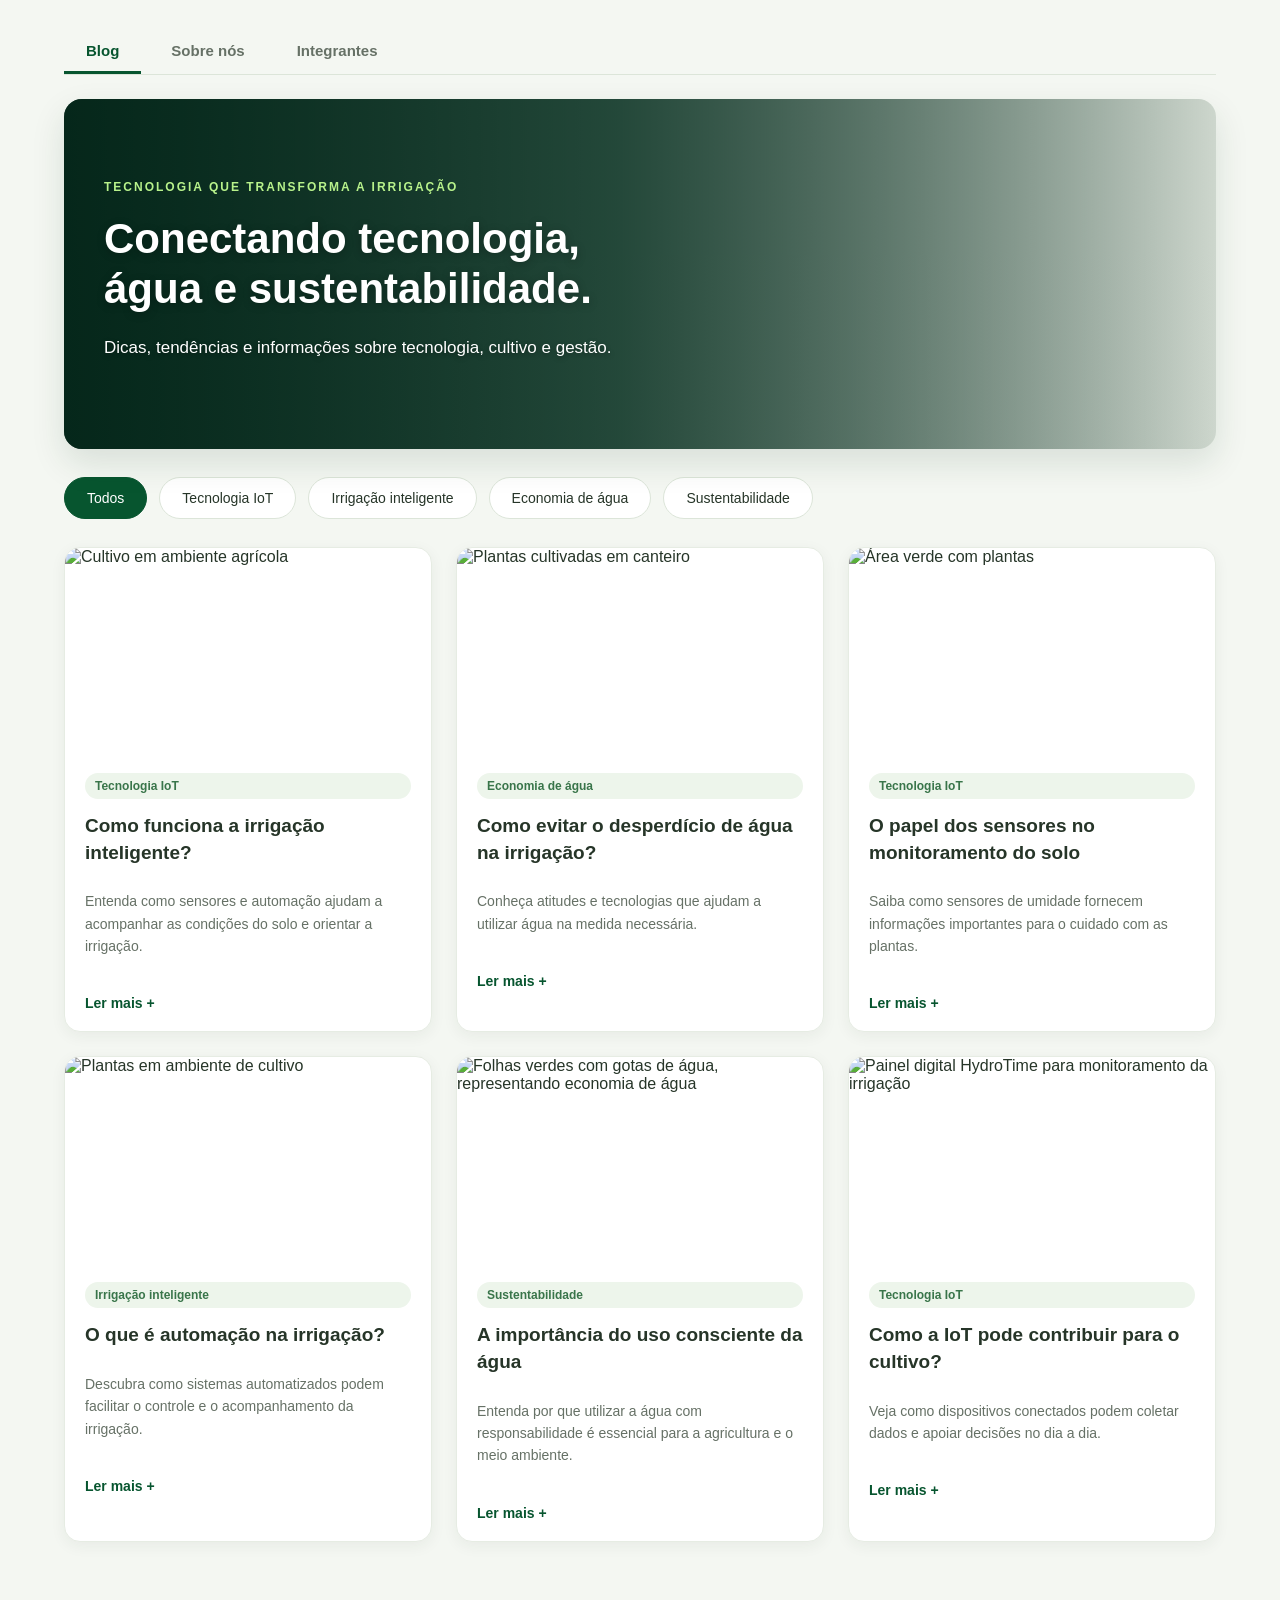
==== blog.html @ 0914e2a4 "Atualiza blog e separa JavaScript" ====
<!DOCTYPE html>
<html lang="pt-br">
<head>
    <meta charset="UTF-8">
    <meta name="viewport" content="width=device-width, initial-scale=1.0">
    <title>Blog | HydroTime</title>
    <link rel="stylesheet" href="blog.css">
</head>
<body>
    <main>
        <nav class="abas" role="tablist" aria-label="Seções do site">
            <button class="aba ativa" role="tab" data-alvo="painel-blog" aria-selected="true">Blog</button>
            <button class="aba" role="tab" data-alvo="painel-sobre" aria-selected="false">Sobre nós</button>
            <button class="aba" role="tab" data-alvo="painel-integrantes" aria-selected="false">Integrantes</button>
        </nav>

        <!-- ABA 1: BLOG (conteúdo original) -->
        <div class="painel ativo" id="painel-blog" role="tabpanel">
        <section class="blog-hero">
    <div class="blog-hero-conteudo">
        <p class="blog-destaque">TECNOLOGIA QUE TRANSFORMA A IRRIGAÇÃO</p>

        <h1>Conectando tecnologia, água e sustentabilidade.</h1>

        <p class="blog-descricao">
            Dicas, tendências e informações sobre tecnologia,
            cultivo e gestão.
        </p>
    </div>
        </section>
      
          <section class="blog-categorias" aria-label="Filtrar artigos">
              <button class="categoria ativa" data-filtro="todos" aria-pressed="true">Todos</button>
              <button class="categoria" data-filtro="iot" aria-pressed="false">Tecnologia IoT</button>
              <button class="categoria" data-filtro="irrigacao" aria-pressed="false">Irrigação inteligente</button>
              <button class="categoria" data-filtro="agua" aria-pressed="false">Economia de água</button>
              <button class="categoria" data-filtro="sustentabilidade" aria-pressed="false">Sustentabilidade</button>
           </section>

           <section class="blog-artigos" aria-label="Artigos do blog">
             <article class="artigo-card" data-categoria="iot">
               <img src="assets_site_iot_separados/imagens/imagens_blog/01-sensor-umidade-solo.png" alt="Cultivo em ambiente agrícola">
               <div class="artigo-conteudo">
                 <span class="artigo-categoria">Tecnologia IoT</span>
                 <h2>Como funciona a irrigação inteligente?</h2>
                 <p>Entenda como sensores e automação ajudam a acompanhar as condições do solo e orientar a irrigação.</p>
                 <details><summary>Ler mais</summary><p>Com sensores conectados, é possível coletar informações como a umidade do solo e usar esses dados para decidir quando irrigar. Assim, a água pode ser aplicada de maneira mais consciente, de acordo com a necessidade do cultivo.</p></details>
               </div>
             </article>
             <article class="artigo-card" data-categoria="agua">
                 <img src="assets_site_iot_separados/imagens/imagens_blog/02-irrigacao-gotejamento.png" alt="Plantas cultivadas em canteiro">
                 <div class="artigo-conteudo">
                     <span class="artigo-categoria">Economia de água</span>
                     <h2>Como evitar o desperdício de água na irrigação?</h2>
                     <p>Conheça atitudes e tecnologias que ajudam a utilizar água na medida necessária.</p>
                     <details><summary>Ler mais</summary><p>Planejar os horários de irrigação, observar a umidade do solo e verificar o funcionamento dos equipamentos são cuidados que podem reduzir perdas. O monitoramento ajuda a evitar regas desnecessárias.</p></details>
                 </div>
             </article>
             <article class="artigo-card" data-categoria="iot">
                 <img src="assets_site_iot_separados/imagens/imagens_blog/03-componentes-iot.png" alt="Área verde com plantas">
                 <div class="artigo-conteudo">
                     <span class="artigo-categoria">Tecnologia IoT</span>
                     <h2>O papel dos sensores no monitoramento do solo</h2>
                     <p>Saiba como sensores de umidade fornecem informações importantes para o cuidado com as plantas.</p>
                     <details><summary>Ler mais</summary><p>O sensor de umidade mede as condições do solo e transmite uma informação que pode ser acompanhada pelo sistema. Esses dados ajudam o responsável pelo cultivo a tomar decisões mais adequadas sobre a irrigação.</p></details>
                 </div>
             </article>
             <article class="artigo-card" data-categoria="irrigacao">
                 <img src="assets_site_iot_separados/imagens/imagens_blog/04-irrigacao-automatica.png" alt="Plantas em ambiente de cultivo">
                 <div class="artigo-conteudo">
                     <span class="artigo-categoria">Irrigação inteligente</span>
                     <h2>O que é automação na irrigação?</h2>
                     <p>Descubra como sistemas automatizados podem facilitar o controle e o acompanhamento da irrigação.</p>
                     <details><summary>Ler mais</summary><p>A automação utiliza componentes eletrônicos e regras definidas para auxiliar no acionamento e no controle da irrigação. Quando combinada ao monitoramento, pode tornar o processo mais prático e organizado.</p></details>
                 </div>
             </article>
             <article class="artigo-card" data-categoria="sustentabilidade">
                 <img src="assets_site_iot_separados/imagens/imagens_blog/05-economia-de-agua.png" alt="Folhas verdes com gotas de água, representando economia de água">
                 <div class="artigo-conteudo">
                     <span class="artigo-categoria">Sustentabilidade</span>
                     <h2>A importância do uso consciente da água</h2>
                     <p>Entenda por que utilizar a água com responsabilidade é essencial para a agricultura e o meio ambiente.</p>
                     <details><summary>Ler mais</summary><p>A água é um recurso fundamental para a produção de alimentos e para a manutenção dos ecossistemas. Monitorar a necessidade de irrigação e evitar excessos são atitudes que contribuem para um uso mais responsável.</p></details>
                 </div>
             </article>
             <article class="artigo-card" data-categoria="iot">
                 <img src="assets_site_iot_separados/imagens/imagens_blog/06-painel-hydrotime.png" alt="Painel digital HydroTime para monitoramento da irrigação">
                 <div class="artigo-conteudo">
                     <span class="artigo-categoria">Tecnologia IoT</span>
                     <h2>Como a IoT pode contribuir para o cultivo?</h2>
                     <p>Veja como dispositivos conectados podem coletar dados e apoiar decisões no dia a dia.</p>
                     <details><summary>Ler mais</summary><p>A Internet das Coisas (IoT) conecta dispositivos capazes de coletar e compartilhar informações. Em um sistema de irrigação, esses dados podem ajudar a acompanhar as condições do ambiente e melhorar o planejamento dos cuidados com as plantas.</p></details>
                 </div>
             </article>
           </section>
        
        
        </div>

        <!-- ABA 2: SOBRE NÓS -->
        <div class="painel" id="painel-sobre" role="tabpanel">
            <section class="sobre-pagina">
                <div class="sobre-hero">
                    <div class="sobre-hero-texto">
                        <span class="sobre-eyebrow">CONHEÇA A NOSSA IDEIA</span>
                        <h1>Sobre a <span>HydroTime</span></h1>
                        <p>Conectamos tecnologia, água e cultivo para tornar o monitoramento da irrigação mais simples, consciente e eficiente.</p>
                    </div>
                    <img class="sobre-imagem" src="assets_site_iot_separados/imagens/sobre_nos.png" alt="Ilustração de uma equipe trabalhando em uma estufa com tecnologia de monitoramento">
                </div>

                <section class="sobre-introducao">
                    <div>
                        <span class="sobre-eyebrow">QUEM SOMOS</span>
                        <h2>Tecnologia que ajuda a cuidar melhor do cultivo.</h2>
                    </div>
                    <div class="sobre-introducao-texto">
                        <p>A HydroTime é uma empresa fictícia desenvolvida como projeto de Internet das Coisas (IoT). A proposta é explorar como sensores, dispositivos conectados e dados podem apoiar o acompanhamento das condições de um cultivo.</p>
                        <p>A ideia é monitorar informações como a umidade do solo e a temperatura para auxiliar na tomada de decisões sobre a irrigação, evitando regas desnecessárias e incentivando o uso responsável da água.</p>
                    </div>
                </section>

                <section class="sobre-proposito">
                    <span class="sobre-eyebrow">NOSSO PROPÓSITO</span>
                    <h2>Mais informação para irrigar com consciência.</h2>
                    <p>Queremos demonstrar como a tecnologia pode aproximar as pessoas de um cultivo mais eficiente, oferecendo informações que ajudam a entender quando e como irrigar.</p>
                </section>

                <section class="sobre-pilares" aria-label="Missão, visão e valores">
                    <article class="sobre-pilar"><span class="sobre-pilar-icone" aria-hidden="true">◎</span><h3>Missão</h3><p>Desenvolver uma proposta de monitoramento inteligente que ajude a tornar a irrigação mais prática e consciente.</p></article>
                    <article class="sobre-pilar"><span class="sobre-pilar-icone" aria-hidden="true">↗</span><h3>Visão</h3><p>Mostrar o potencial da Internet das Coisas na criação de soluções para o cultivo e o uso responsável da água.</p></article>
                    <article class="sobre-pilar"><span class="sobre-pilar-icone" aria-hidden="true">✳</span><h3>Valores</h3><p>Inovação, sustentabilidade, responsabilidade, colaboração e busca por eficiência.</p></article>
                </section>

                <section class="sobre-como-funciona">
                    <div class="sobre-secao-cabecalho">
                        <span class="sobre-eyebrow">COMO A IDEIA FUNCIONA</span>
                        <h2>Da coleta de dados à decisão.</h2>
                        <p>O conceito da HydroTime pode ser entendido em três etapas:</p>
                    </div>
                    <div class="sobre-etapas">
                        <article class="sobre-etapa">
                            <img src="assets_site_iot_separados/imagens/imagens_blog/01-sensor-umidade-solo.png" alt="Sensor de umidade do solo próximo a uma planta">
                            <span class="sobre-etapa-numero">01</span><h3>Monitorar</h3>
                            <p>Sensores acompanham informações do ambiente, como a umidade do solo.</p>
                        </article>
                        <article class="sobre-etapa">
                            <img src="assets_site_iot_separados/imagens/imagens_blog/03-componentes-iot.png" alt="Componentes eletrônicos utilizados em projetos de IoT">
                            <span class="sobre-etapa-numero">02</span><h3>Coletar informações</h3>
                            <p>Os dados coletados são utilizados para entender melhor as condições do cultivo.</p>
                        </article>
                        <article class="sobre-etapa">
                            <img src="assets_site_iot_separados/imagens/imagens_blog/02-irrigacao-gotejamento.png" alt="Sistema de irrigação por gotejamento em plantas">
                            <span class="sobre-etapa-numero">03</span><h3>Apoiar a irrigação</h3>
                            <p>As informações ajudam a orientar decisões e evitar o uso desnecessário de água.</p>
                        </article>
                    </div>
                </section>

                <section class="sobre-final">
                    <div>
                        <span class="sobre-eyebrow">HYDROTIME</span>
                        <h2>Uma ideia que une tecnologia e sustentabilidade.</h2>
                        <p>Conheça as pessoas que estão desenvolvendo este projeto.</p>
                    </div>
                    <button class="sobre-botao-equipe" type="button" data-ir-para="painel-integrantes">Conheça a equipe <span aria-hidden="true">→</span></button>
                </section>
                <p class="sobre-aviso">A HydroTime é uma empresa fictícia desenvolvida para fins educacionais. As imagens são ilustrativas e representam o conceito do projeto.</p>
            </section>
        </div>

        <!-- ABA 3: INTEGRANTES -->
        <div class="painel" id="painel-integrantes" role="tabpanel">
            <section class="equipe-pagina">
                <header class="equipe-hero">
                    <div class="equipe-hero-conteudo">
                        <span class="equipe-selo"><span aria-hidden="true">✦</span> NOSSA EQUIPE</span>
                        <h1>Integrantes do projeto</h1>
                        <p>Conheça as pessoas que participam do desenvolvimento da HydroTime e as atividades atribuídas a cada uma no projeto.</p>
                        <div class="equipe-pilares" aria-label="Pilares do projeto">
                            <span><b aria-hidden="true">⌘</b> Tecnologia</span>
                            <span><b aria-hidden="true">✿</b> Inovação</span>
                            <span><b aria-hidden="true">♧</b> Sustentabilidade</span>
                        </div>
                    </div>
                    <div class="equipe-hero-grafismo" aria-hidden="true">
                        <span class="grafismo-circulo circulo-um"></span>
                        <span class="grafismo-circulo circulo-dois"></span>
                        <span class="grafismo-folha">❧</span>
                        <span class="grafismo-sinal">⌁</span>
                    </div>
                </header>

                <section class="integrantes-grid" aria-label="Integrantes da equipe HydroTime">
                    <article class="integrante-card">
                        <div class="avatar"> <span>F</span>
                            <img src="assets_site_iot_separados/avatares/flavio.png" alt="Avatar de Flavio" onerror="this.remove()">
                        </div>
                        <div class="integrante-info">
                            <h3>Flavio</h3>
                            <p class="integrante-funcao">Desenvolvimento do projeto IOT</p>
                        </div>
                        <span class="integrante-icone" aria-hidden="true">⌘</span>
                    </article>

                    <article class="integrante-card">
                        <div class="avatar"><span>F</span>
                            <img src="assets_site_iot_separados/avatares/felipe.png" alt="Avatar de Felipe" onerror="this.remove()">
                        </div>
                        <div class="integrante-info">
                            <h3>Felipe</h3>
                            <p class="integrante-funcao">Desenvolvimento do site</p>
                        </div>
                        <span class="integrante-icone" aria-hidden="true">▣</span>
                    </article>

                    <article class="integrante-card">
                        <div class="avatar"><span>G</span>
                            <img src="assets_site_iot_separados/avatares/Guilherme Dias.jfif" alt="Avatar de Guilherme Dias" onerror="this.remove()">
                        </div>
                        <div class="integrante-info">
                            <h3>Guilherme Dias</h3>
                            <p class="integrante-funcao">Desenvolvimento do site</p>
                        </div>
                        <span class="integrante-icone" aria-hidden="true">◎</span>
                    </article>

                    <article class="integrante-card">
                        <div class="avatar"><span>G</span>
                            <img src="assets_site_iot_separados/avatares/Guilherme.png" alt="Avatar de Guilherme Santana" onerror="this.remove()">
                        </div>
                        <div class="integrante-info">
                            <h3>Guilherme Santana</h3>
                            <p class="integrante-funcao">Desenvolvimento do site, vídeo e banner</p>
                        </div>
                        <span class="integrante-icone" aria-hidden="true">▣</span>
                    </article>

                    <article class="integrante-card">
                        <div class="avatar"><span>J</span>
                            <img src="assets_site_iot_separados/avatares/Jeniffer.png" alt="Avatar de Jeniffer Nery" onerror="this.remove()">
                        </div>
                        <div class="integrante-info">
                            <h3>Jeniffer Nery</h3>
                            <p class="integrante-funcao">Site e ata da empresa</p>
                        </div>
                        <span class="integrante-icone" aria-hidden="true">▤</span>
                    </article>

                    <article class="integrante-card">
                        <div class="avatar"><span>J</span>
                            <img src="assets_site_iot_separados/avatares/Jennifer.jfif" alt="Avatar de Jeniffer Brandão" onerror="this.remove()">
                        </div>
                        <div class="integrante-info">
                            <h3>Jeniffer Brandão</h3>
                            <p class="integrante-funcao">Site, vídeo e ata da empresa</p>
                        </div>
                        <span class="integrante-icone" aria-hidden="true">▷</span>
                    </article>

                    <article class="integrante-card">
                        <div class="avatar"><span>K</span>
                            <img src="assets_site_iot_separados/avatares/Kauã.png" alt="Avatar de Kauã Santos" onerror="this.remove()">
                        </div>
                        <div class="integrante-info">
                            <h3>Kauã Santos</h3>
                            <p class="integrante-funcao">Projeto IoT e ata da empresa</p>
                        </div>
                        <span class="integrante-icone" aria-hidden="true">▦</span>
                    </article>

                    <article class="integrante-card">
                        <div class="avatar"><span>M</span>
                            <img src="assets_site_iot_separados/avatares/mauricio.png" alt="Avatar de Mauricio" onerror="this.remove()">
                        </div>
                        <div class="integrante-info">
                            <h3>Mauricio</h3>
                            <p class="integrante-funcao">Desenvolvimento do projeto IoT</p>
                        </div>
                        <span class="integrante-icone" aria-hidden="true">⌁</span>
                    </article>

                    <article class="integrante-card">
                        <div class="avatar"><span>R</span>
                            <img src="assets_site_iot_separados/avatares/Rafael Zemella.png" alt="Avatar de Rafael Zemella" onerror="this.remove()">
                        </div>
                        <div class="integrante-info">
                            <h3>Rafael Zemella</h3>
                            <p class="integrante-funcao">Projeto IoT, vídeo e banner</p>
                        </div>
                        <span class="integrante-icone" aria-hidden="true">▣</span>
                    </article>

                    <article class="integrante-card">
                        <div class="avatar"><span>R</span>
                            <img src="assets_site_iot_separados/avatares/Rafael.png" alt="Avatar de Rafael Rosseti" onerror="this.remove()">
                        </div>
                        <div class="integrante-info">
                            <h3>Rafael Rosseti</h3>
                            <p class="integrante-funcao">Projeto IoT</p>
                        </div>
                        <span class="integrante-icone" aria-hidden="true">⌘</span>
                    </article>

                    <article class="integrante-card">
                        <div class="avatar"><span>V</span>
                            <img src="assets_site_iot_separados/avatares/Vitória Silva.png" alt="Avatar de Vitória Silva" onerror="this.remove()">
                        </div>
                        <div class="integrante-info">
                            <h3>Vitória Silva</h3>
                            <p class="integrante-funcao">Projeto IoT, vídeo e banner</p>
                        </div>
                        <span class="integrante-icone" aria-hidden="true">▷</span>
                    </article>
                </section>

                <footer class="equipe-final">
                    <span class="equipe-final-icone" aria-hidden="true">❧</span>
                    <div>
                        <h2>Juntos, transformamos ideias em soluções!</h2>
                        <p>Uma equipe unida por tecnologia, inovação e sustentabilidade.</p>
                    </div>
                </footer>
            </section>
        </div>
    </main>

    <script src="JS/blog.js" defer></script>
</body>
</html>
---- blog.css ----
body {
    font-family: Arial, Helvetica, sans-serif;
    background-color: #f4f7f2;
    color: #263528;
    margin: 0;
}

/* CONFIGURAÇÕES GERAIS */

* {
    box-sizing: border-box;
}

body {
    font-family: Arial, Helvetica, sans-serif;
    background-color: #f4f7f2;
    color: #263528;
    margin: 0;
}

main {
    max-width: 1200px;
    margin: 0 auto;
    padding: 30px 24px;
}

.blog-hero {
    min-height: 320px;
    padding: 50px 40px;
    display: flex;
    align-items: center;
    background-image: linear-gradient(90deg, rgba(5, 35, 25, .84) 0%, rgba(5, 35, 25, .58) 48%, rgba(5, 35, 25, .08) 100%), url("assets_site_iot_separados/imagens/banner-hydrotime.png");
    background-size: cover;
    background-position: center;
    border-radius: 18px;
    background-color: #eaf2e8;
}

.blog-hero-conteudo {
    max-width: 550px;
}

.blog-destaque {
    color: #c5e8ce;
    font-size: 12px;
    font-weight: bold;
    letter-spacing: 2px;
}

.blog-hero h1 {
    color: #ffffff;
    font-size: 42px;
    line-height: 1.15;
    margin: 20px 0;
}

.blog-descricao {
    color: #edf5ef;
    line-height: 1.6;
}

.blog-categorias {
    display: flex;
    flex-wrap: wrap;
    gap: 12px;
    margin: 28px 0;

}

.categoria {
    padding: 12px 22px;
    border: 1px solid #dce5d9;
    border-radius: 30px;
    background-color: #ffffff;
    color: #263528;
    font-size: 14px;
    cursor: pointer;
}

.categoria.ativa {
    background-color: #07552f;
    color: #ffffff;
    border-color: #07552f;
}

.blog-artigos {
    display: grid;
    grid-template-columns: repeat(3, minmax(0, 1fr));
    gap: 24px;
    margin-bottom: 40px;
}

.artigo-card {
    background-color: #ffffff;
    border: 1px solid #e6ece3;
    border-radius: 16px;
    overflow: hidden;
    box-shadow: 0 4px 15px rgba(38, 53, 40, 0.06);
}

.artigo-card img {
    width: 100%;
    height: 180px;
    object-fit: cover;
    display: block;
}

.artigo-conteudo {
    padding: 20px;
}

.artigo-categoria {
    display: inline-block;
    color: #39754a;
    background-color: #edf5eb;
    border-radius: 20px;
    padding: 6px 10px;
    font-size: 12px;
    font-weight: bold;
}

.artigo-card h2 {
    font-size: 19px;
    line-height: 1.4;
    margin: 14px 0 10px;
}

.artigo-card p {
    color: #667166;
    font-size: 14px;
    line-height: 1.6;
}

.artigo-card a {
    display: inline-block;
    margin-top: 10px;
    color: #07552f;
    font-weight: bold;
    text-decoration: none;
}

@media (max-width: 768px) {
    .blog-artigos {
        grid-template-columns: repeat(2, minmax(0, 1fr));
    }
}

@media (max-width: 520px) {
    .blog-artigos {
        grid-template-columns: 1fr;
    }

    .blog-hero h1 {
        font-size: 32px;
    }
}

/* ===== ABAS (Blog | Sobre nós | Integrantes) ===== */

.abas {
    display: flex;
    flex-wrap: wrap;
    gap: 8px;
    margin-bottom: 24px;
    border-bottom: 1px solid #dce5d9;
}

.aba {
    padding: 12px 22px;
    border: none;
    border-bottom: 3px solid transparent;
    background: none;
    color: #667166;
    font-size: 15px;
    font-weight: bold;
    cursor: pointer;
}

.aba:hover {
    color: #07552f;
}

.aba.ativa {
    color: #07552f;
    border-bottom-color: #07552f;
}

.aba:focus-visible,
.categoria:focus-visible {
    outline: 3px solid #52765a;
    outline-offset: 2px;
}

.painel {
    display: none;
}

.painel.ativo {
    display: block;
}


/* ===== SOBRE NÓS ===== */

.sobre {
    display: grid;
    grid-template-columns: 1fr 1fr;
    gap: 40px;
    align-items: center;
    margin-bottom: 40px;
}

.sobre-imagem {
    width: 100%;
    height: 380px;
    object-fit: cover;
    border-radius: 18px;
    background-color: #eaf2e8;
    display: block;
}

.sobre-texto h1 {
    font-size: 36px;
    line-height: 1.15;
    margin: 0 0 18px;
}

.sobre-texto p {
    color: #667166;
    line-height: 1.7;
    margin: 0 0 14px;
}

.sobre-aviso {
    font-size: 13px;
    color: #667166;
    margin-top: 10px;
}


/* ===== INTEGRANTES ===== */

.integrantes-titulo {
    font-size: 36px;
    margin: 0 0 10px;
}

.integrantes-intro {
    color: #667166;
    line-height: 1.6;
    max-width: 640px;
    margin: 0 0 28px;
}

.integrantes-grid {
    display: grid;
    grid-template-columns: repeat(3, minmax(0, 1fr));
    gap: 24px;
    margin-bottom: 40px;
}

.integrante-card {
    background-color: #ffffff;
    border: 1px solid #e6ece3;
    border-radius: 16px;
    box-shadow: 0 4px 15px rgba(38, 53, 40, 0.06);
    padding: 28px 20px;
    text-align: center;
}

/* Avatar: mostra a imagem; se ela não existir, aparecem as iniciais */
.avatar {
    position: relative;
    width: 96px;
    height: 96px;
    margin: 0 auto 16px;
    border-radius: 50%;
    overflow: hidden;
    background-color: #d5e3d0;
    color: #07552f;
    font-size: 28px;
    font-weight: bold;
    display: flex;
    align-items: center;
    justify-content: center;
}

.avatar img {
    position: absolute;
    inset: 0;
    width: 100%;
    height: 100%;
    object-fit: cover;
}

.integrante-card h3 {
    font-size: 18px;
    margin: 0 0 6px;
}

.integrante-card p {
    color: #667166;
    font-size: 14px;
    line-height: 1.5;
    margin: 0;
}


/* ===== RESPONSIVO (abas) ===== */

@media (max-width: 768px) {
    .sobre {
        grid-template-columns: 1fr;
    }

    .integrantes-grid {
        grid-template-columns: repeat(2, minmax(0, 1fr));
    }
}

@media (max-width: 520px) {
    .integrantes-grid {
        grid-template-columns: 1fr;
    }

    .sobre-imagem {
        height: 260px;
    }

    .sobre-texto h1,
    .integrantes-titulo {
        font-size: 28px;
    }
}


/* ===== MELHORIAS DO BLOG HYDROTIME ===== */
.blog-hero {
    background-position: center;
    position: relative;
    overflow: hidden;
}
.blog-hero-conteudo { position: relative; z-index: 1; }
.blog-destaque { color: #07552f; }
.blog-hero h1 { max-width: 560px; color: #203b2a; }
.blog-descricao { max-width: 520px; }
.artigo-card {
    display: flex;
    flex-direction: column;
    transition: transform 0.2s ease, box-shadow 0.2s ease;
}
.artigo-card:hover {
    transform: translateY(-4px);
    box-shadow: 0 10px 24px rgba(38, 53, 40, 0.11);
}
.artigo-conteudo { display: flex; flex-direction: column; flex: 1; }
.artigo-conteudo details { margin-top: auto; padding-top: 12px; }
.artigo-conteudo summary {
    color: #07552f;
    font-weight: bold;
    cursor: pointer;
    list-style: none;
    display: inline-block;
}
.artigo-conteudo summary::-webkit-details-marker { display: none; }
.artigo-conteudo summary::after { content: "  +"; }
.artigo-conteudo details[open] summary::after { content: "  −"; }
.artigo-conteudo details p { margin-top: 12px; }
.artigo-card[hidden] { display: none; }
.categoria { transition: background-color 0.2s ease, border-color 0.2s ease; }
.categoria:hover { border-color: #07552f; }
@media (max-width: 520px) {
    .blog-hero { min-height: 280px; padding: 32px 24px; }
    .blog-hero h1 { font-size: 30px; }
}


/* Ajustes visuais do blog HydroTime */
.blog-hero {
    position: relative;
    min-height: 350px;
    background-position: center 48%;
    box-shadow: 0 14px 34px rgba(14, 54, 35, .12);
}
.artigo-card {
    transition: transform .2s ease, box-shadow .2s ease;
}
.artigo-card:hover {
    transform: translateY(-5px);
    box-shadow: 0 12px 28px rgba(14, 54, 35, .13);
}
.artigo-card img {
    height: 205px;
}
.artigo-card details {
    margin-top: 12px;
    color: #07552f;
    font-size: 14px;
}
.artigo-card summary {
    cursor: pointer;
    font-weight: 700;
    list-style-position: inside;
}
.artigo-card details p {
    margin-top: 10px;
}
.artigo-card[hidden] { display: none; }
@media (max-width: 520px) {
    .blog-hero { min-height: 300px; padding: 32px 24px; }
    .blog-hero h1 { font-size: 31px; }
}



/* MELHORIA DE CONTRASTE DO BANNER HYDROTIME */

.blog-hero {
    position: relative;
    overflow: hidden;
    isolation: isolate;
}

/* Camada escura para destacar os textos */
.blog-hero::before {
    content: "";
    position: absolute;
    inset: 0;
    background: linear-gradient(
        90deg,
        rgba(0, 35, 22, 0.88) 0%,
        rgba(0, 45, 28, 0.65) 48%,
        rgba(0, 0, 0, 0.05) 100%
    );
    z-index: -1;
}

/* Conteúdo do banner */
.blog-hero-conteudo {
    position: relative;
    z-index: 1;
}

/* Pequeno título */
.blog-destaque {
    color: #B8F28B;
    font-weight: bold;
    letter-spacing: 2px;
}

/* Título principal */
.blog-hero h1 {
    color: #FFFFFF;
    font-size: 42px;
    font-weight: 800;
    line-height: 1.2;
    text-shadow: 0 2px 8px rgba(0, 0, 0, 0.25);
}

/* Descrição */
.blog-descricao {
    color: #FFFFFF;
    font-size: 17px;
    line-height: 1.7;
    text-shadow: 0 2px 5px rgba(0, 0, 0, 0.35);
}


/* SOBRE NÓS — identidade visual HydroTime */
.sobre-pagina { display:flex; flex-direction:column; gap:54px; padding-bottom:28px; }
.sobre-hero { display:grid; grid-template-columns:.9fr 1.1fr; align-items:center; gap:34px; padding:34px; border:1px solid #e2ebe0; border-radius:22px; background:linear-gradient(135deg,#edf5eb 0%,#f8faf6 58%,#e6f0e4 100%); overflow:hidden; }
.sobre-hero-texto { max-width:480px; }
.sobre-eyebrow { display:inline-block; margin-bottom:13px; color:#39754a; font-size:11px; font-weight:800; letter-spacing:2px; line-height:1.5; }
.sobre-hero-texto h1 { margin:0 0 16px; color:#203b2a; font-size:clamp(34px,4vw,48px); line-height:1.08; }
.sobre-hero-texto h1 span { color:#267448; }
.sobre-hero-texto p,.sobre-introducao-texto p { margin:0; color:#5d6d60; font-size:16px; line-height:1.8; }
.sobre-imagem { width:100%; height:330px; margin:0; border-radius:16px; object-fit:cover; box-shadow:0 12px 28px rgba(24,65,39,.12); }
.sobre-introducao { display:grid; grid-template-columns:.85fr 1.15fr; gap:48px; align-items:start; padding:0 12px; }
.sobre-introducao h2,.sobre-secao-cabecalho h2 { max-width:470px; margin:0; color:#203b2a; font-size:clamp(26px,3vw,34px); line-height:1.2; }
.sobre-introducao-texto { display:grid; gap:16px; }
.sobre-proposito { padding:38px; border-radius:20px; background:radial-gradient(circle at 90% 10%,rgba(145,205,122,.2),transparent 32%),#0b4930; color:#fff; }
.sobre-proposito .sobre-eyebrow,.sobre-final .sobre-eyebrow { color:#b8e69a; }
.sobre-proposito h2 { margin:0 0 14px; color:#fff; font-size:clamp(27px,3vw,38px); line-height:1.2; }
.sobre-proposito p { max-width:700px; margin:0; color:#e1eee5; font-size:16px; line-height:1.8; }
.sobre-pilares { display:grid; grid-template-columns:repeat(3,minmax(0,1fr)); gap:18px; }
.sobre-pilar { padding:26px 24px; border:1px solid #e2ebe0; border-radius:17px; background:#fff; box-shadow:0 5px 18px rgba(38,53,40,.045); }
.sobre-pilar-icone { display:inline-flex; width:44px; height:44px; align-items:center; justify-content:center; margin-bottom:18px; border-radius:13px; background:#eaf4e8; color:#17623b; font-size:27px; font-weight:700; }
.sobre-pilar h3,.sobre-etapa h3 { margin:0 0 9px; color:#203b2a; font-size:19px; }
.sobre-pilar p,.sobre-etapa p { margin:0; color:#667166; font-size:14px; line-height:1.7; }
.sobre-secao-cabecalho { margin-bottom:24px; text-align:center; }
.sobre-secao-cabecalho h2 { max-width:none; }
.sobre-secao-cabecalho>p { margin:12px 0 0; color:#667166; line-height:1.6; }
.sobre-etapas { display:grid; grid-template-columns:repeat(3,minmax(0,1fr)); gap:20px; }
.sobre-etapa { overflow:hidden; border:1px solid #e6ece3; border-radius:17px; background:#fff; box-shadow:0 5px 18px rgba(38,53,40,.05); }
.sobre-etapa img { display:block; width:100%; height:175px; object-fit:cover; }
.sobre-etapa-numero { display:inline-block; margin:18px 20px 8px; color:#39754a; font-size:12px; font-weight:800; letter-spacing:1.5px; }
.sobre-etapa h3,.sobre-etapa p { margin-right:20px; margin-left:20px; }
.sobre-etapa p { margin-bottom:22px; }
.sobre-final { display:flex; align-items:center; justify-content:space-between; gap:24px; padding:30px 34px; border-radius:20px; background:linear-gradient(120deg,#123f2b,#17623b); color:#fff; }
.sobre-final h2 { max-width:620px; margin:0 0 9px; color:#fff; font-size:clamp(24px,3vw,32px); line-height:1.2; }
.sobre-final p { margin:0; color:#e0eee4; line-height:1.6; }
.sobre-botao-equipe { flex:0 0 auto; padding:13px 19px; border:0; border-radius:30px; background:#fff; color:#07552f; font-size:14px; font-weight:700; cursor:pointer; transition:transform .2s ease,background .2s ease; }
.sobre-botao-equipe:hover { transform:translateY(-2px); background:#eaf4e8; }
.sobre-pagina .sobre-aviso { margin:-30px 0 0; color:#7b877c; font-size:12px; line-height:1.5; }
@media(max-width:800px) {
 .sobre-hero,.sobre-introducao { grid-template-columns:1fr; }
 .sobre-hero { padding:24px; }
 .sobre-imagem { height:280px; }
 .sobre-introducao { gap:18px; }
 .sobre-pilares,.sobre-etapas { grid-template-columns:1fr 1fr; }
 .sobre-final { align-items:flex-start; flex-direction:column; }
}
@media(max-width:520px) {
 .sobre-pagina { gap:36px; }
 .sobre-hero { padding:20px; }
 .sobre-imagem { height:220px; }
 .sobre-pilares,.sobre-etapas { grid-template-columns:1fr; }
 .sobre-proposito,.sobre-final { padding:25px 22px; }
}



/* ===== NOVO VISUAL DA EQUIPE HYDROTIME ===== */
#painel-integrantes .equipe-pagina {
    display: flex;
    flex-direction: column;
    gap: 26px;
    padding-bottom: 12px;
}

#painel-integrantes .equipe-hero {
    position: relative;
    isolation: isolate;
    display: flex;
    align-items: center;
    min-height: 295px;
    overflow: hidden;
    padding: 34px 42px;
    border-radius: 22px;
    color: #fff;
    background:
        linear-gradient(105deg, rgba(4, 52, 34, .98) 0%, rgba(8, 75, 47, .96) 54%, rgba(15, 91, 54, .76) 100%),
        url("assets_site_iot_separados/imagens/banner-hydrotime.png") center/cover;
    box-shadow: 0 14px 34px rgba(14, 54, 35, .12);
}

#painel-integrantes .equipe-hero-conteudo {
    position: relative;
    z-index: 2;
    max-width: 610px;
}

#painel-integrantes .equipe-selo {
    display: inline-flex;
    align-items: center;
    gap: 9px;
    margin-bottom: 14px;
    padding: 8px 14px;
    border: 1px solid rgba(224, 246, 222, .35);
    border-radius: 30px;
    background: rgba(220, 244, 216, .16);
    color: #e2f5d9;
    font-size: 12px;
    font-weight: 800;
    letter-spacing: 1.2px;
}

#painel-integrantes .equipe-selo span { font-size: 17px; }

#painel-integrantes .equipe-hero h1 {
    margin: 0 0 13px;
    color: #fff;
    font-size: clamp(34px, 4vw, 48px);
    line-height: 1.08;
}

#painel-integrantes .equipe-hero p {
    max-width: 550px;
    margin: 0;
    color: #e3efe6;
    font-size: 16px;
    line-height: 1.65;
}

#painel-integrantes .equipe-pilares {
    display: flex;
    flex-wrap: wrap;
    gap: 0;
    margin-top: 25px;
}

#painel-integrantes .equipe-pilares span {
    display: inline-flex;
    align-items: center;
    gap: 9px;
    padding: 3px 20px;
    border-right: 1px solid rgba(220, 242, 222, .45);
    color: #f0f7ef;
    font-size: 13px;
    font-weight: 700;
}

#painel-integrantes .equipe-pilares span:first-child { padding-left: 0; }
#painel-integrantes .equipe-pilares span:last-child { border-right: 0; }
#painel-integrantes .equipe-pilares b { color: #bce69c; font-size: 22px; }

#painel-integrantes .equipe-hero-grafismo {
    position: absolute;
    z-index: 1;
    top: 0;
    right: 0;
    width: 38%;
    height: 100%;
    overflow: hidden;
    pointer-events: none;
}

#painel-integrantes .grafismo-circulo {
    position: absolute;
    display: block;
    border: 1px solid rgba(211, 239, 196, .22);
    border-radius: 50%;
}

#painel-integrantes .circulo-um {
    width: 330px;
    height: 330px;
    top: -115px;
    right: -45px;
    box-shadow: 0 0 0 28px rgba(211, 239, 196, .035), 0 0 0 58px rgba(211, 239, 196, .025);
}

#painel-integrantes .circulo-dois {
    width: 210px;
    height: 210px;
    right: 100px;
    bottom: -135px;
    background: rgba(178, 220, 153, .08);
}

#painel-integrantes .grafismo-folha {
    position: absolute;
    right: 105px;
    bottom: 25px;
    color: rgba(216, 242, 197, .42);
    font-size: 112px;
    transform: rotate(-25deg);
}

#painel-integrantes .grafismo-sinal {
    position: absolute;
    top: 45px;
    right: 70px;
    color: rgba(216, 242, 197, .42);
    font-size: 70px;
    transform: rotate(90deg);
}

#painel-integrantes .integrantes-grid {
    display: grid;
    grid-template-columns: repeat(3, minmax(0, 1fr));
    gap: 18px;
    margin: 0 0 10px;
}

#painel-integrantes .integrante-card {
    position: relative;
    display: flex;
    align-items: center;
    gap: 14px;
    min-width: 0;
    min-height: 178px;
    padding: 20px 17px;
    overflow: hidden;
    border: 1px solid #e2ebe0;
    border-radius: 20px;
    background: linear-gradient(145deg, #fff 0%, #f8fbf6 78%, #edf6e9 100%);
    box-shadow: 0 5px 16px rgba(25, 66, 39, .07);
    text-align: left;
    transition: transform .22s ease, box-shadow .22s ease, border-color .22s ease;
}

#painel-integrantes .integrante-card::after {
    content: "";
    position: absolute;
    right: -35px;
    bottom: -65px;
    width: 150px;
    height: 100px;
    border-radius: 50%;
    background: rgba(187, 222, 174, .16);
    transform: rotate(-18deg);
    pointer-events: none;
}

#painel-integrantes .integrante-card:hover {
    transform: translateY(-5px);
    border-color: #c8dfc2;
    box-shadow: 0 13px 26px rgba(25, 66, 39, .12);
}

#painel-integrantes .avatar {
    position: relative;
    flex: 0 0 108px;
    width: 108px;
    height: 108px;
    margin: 0;
    border: 4px solid #e2f0dc;
    outline: 2px solid #8dbb83;
    border-radius: 50%;
    background: #d5e8d0;
    color: #07552f;
    font-size: 28px;
    box-shadow: 0 3px 10px rgba(14, 75, 42, .12);
}

#painel-integrantes .avatar span {
    position: relative;
    z-index: 0;
}

#painel-integrantes .avatar img {
    z-index: 1;
    border-radius: 50%;
}

#painel-integrantes .integrante-info {
    position: relative;
    z-index: 1;
    flex: 1;
    min-width: 0;
}

#painel-integrantes .integrante-card h3 {
    margin: 0 0 8px;
    color: #123f2b;
    font-size: 18px;
    line-height: 1.2;
}

#painel-integrantes .integrante-card .integrante-funcao {
    display: inline-block;
    max-width: 100%;
    margin: 0;
    padding: 7px 10px;
    border-radius: 12px;
    background: #e3f0df;
    color: #245638;
    font-size: 12px;
    font-weight: 700;
    line-height: 1.4;
}

#painel-integrantes .integrante-icone {
    position: absolute;
    z-index: 1;
    top: 12px;
    right: 12px;
    display: flex;
    align-items: center;
    justify-content: center;
    width: 34px;
    height: 34px;
    border-radius: 50%;
    background: #edf5e9;
    color: #17623b;
    font-size: 21px;
    font-weight: 700;
}

#painel-integrantes .equipe-final {
    display: flex;
    align-items: center;
    gap: 24px;
    min-height: 112px;
    padding: 23px 34px;
    overflow: hidden;
    border-radius: 22px;
    background:
        radial-gradient(ellipse at 100% 130%, rgba(113, 178, 111, .35) 0 22%, transparent 22.5%),
        linear-gradient(110deg, #e4f1df 0%, #f0f7ed 70%, #e1efdc 100%);
}

#painel-integrantes .equipe-final-icone {
    display: flex;
    align-items: center;
    justify-content: center;
    flex: 0 0 80px;
    min-height: 68px;
    border-right: 2px solid #39754a;
    color: #397c4a;
    font-size: 55px;
}

#painel-integrantes .equipe-final h2 {
    margin: 0 0 7px;
    color: #123f2b;
    font-size: clamp(21px, 2.4vw, 29px);
    line-height: 1.2;
}

#painel-integrantes .equipe-final p {
    margin: 0;
    color: #3d5d47;
    font-size: 15px;
    line-height: 1.5;
}

@media (max-width: 1050px) {
    #painel-integrantes .integrantes-grid {
        grid-template-columns: repeat(2, minmax(0, 1fr));
    }
    #painel-integrantes .integrante-card { min-height: 160px; }
}

@media (max-width: 650px) {
    #painel-integrantes .equipe-hero {
        min-height: 300px;
        padding: 28px 24px;
    }
    #painel-integrantes .equipe-hero-grafismo { width: 48%; opacity: .55; }
    #painel-integrantes .equipe-hero h1 { font-size: 32px; }
    #painel-integrantes .equipe-hero p { font-size: 14px; }
    #painel-integrantes .equipe-pilares { gap: 10px 0; }
    #painel-integrantes .equipe-pilares span { padding: 2px 10px; font-size: 11px; }
    #painel-integrantes .integrantes-grid { grid-template-columns: 1fr; gap: 14px; }
    #painel-integrantes .integrante-card { min-height: 145px; padding: 17px; }
    #painel-integrantes .avatar { flex-basis: 88px; width: 88px; height: 88px; }
    #painel-integrantes .integrante-card h3 { font-size: 17px; }
    #painel-integrantes .equipe-final { gap: 16px; padding: 20px; }
    #painel-integrantes .equipe-final-icone { flex-basis: 54px; font-size: 42px; }
}
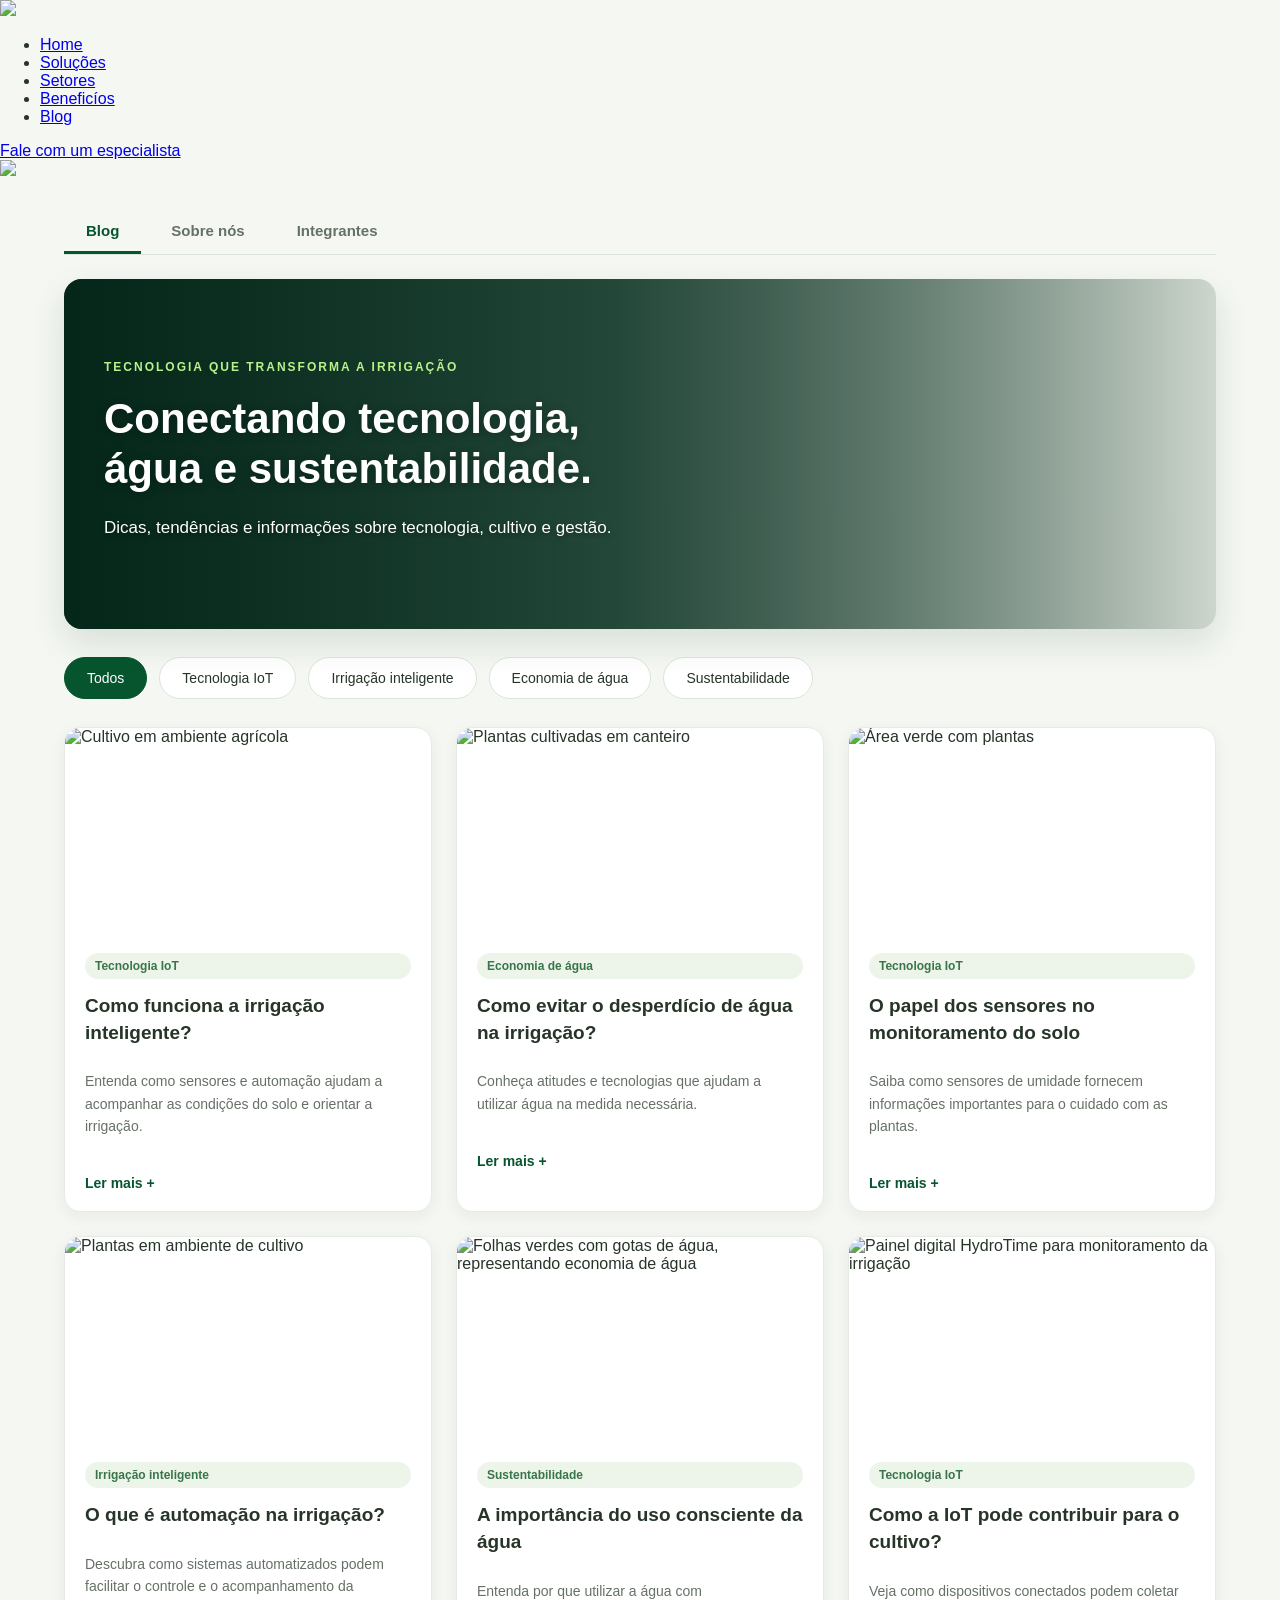
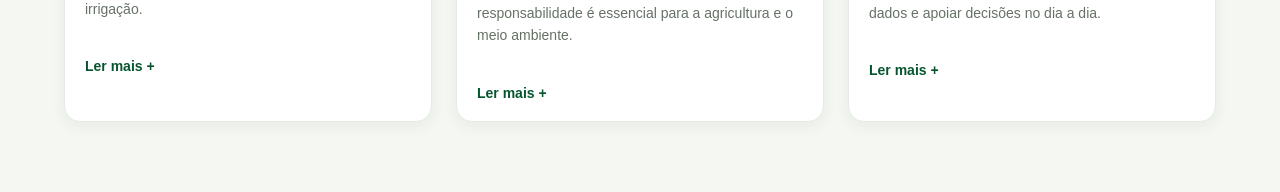
==== commit 2ab738fa: "Adiciona o meu principal ao blog" ====
--- a/blog.html
+++ b/blog.html
@@ -5,8 +5,13 @@
     <meta name="viewport" content="width=device-width, initial-scale=1.0">
     <title>Blog | HydroTime</title>
     <link rel="stylesheet" href="blog.css">
+
+    <script src="/JS/menu.js" defer></script>
 </head>
 <body>
+
+    <div id="menu"></div>
+
     <main>
         <nav class="abas" role="tablist" aria-label="Seções do site">
             <button class="aba ativa" role="tab" data-alvo="painel-blog" aria-selected="true">Blog</button>
